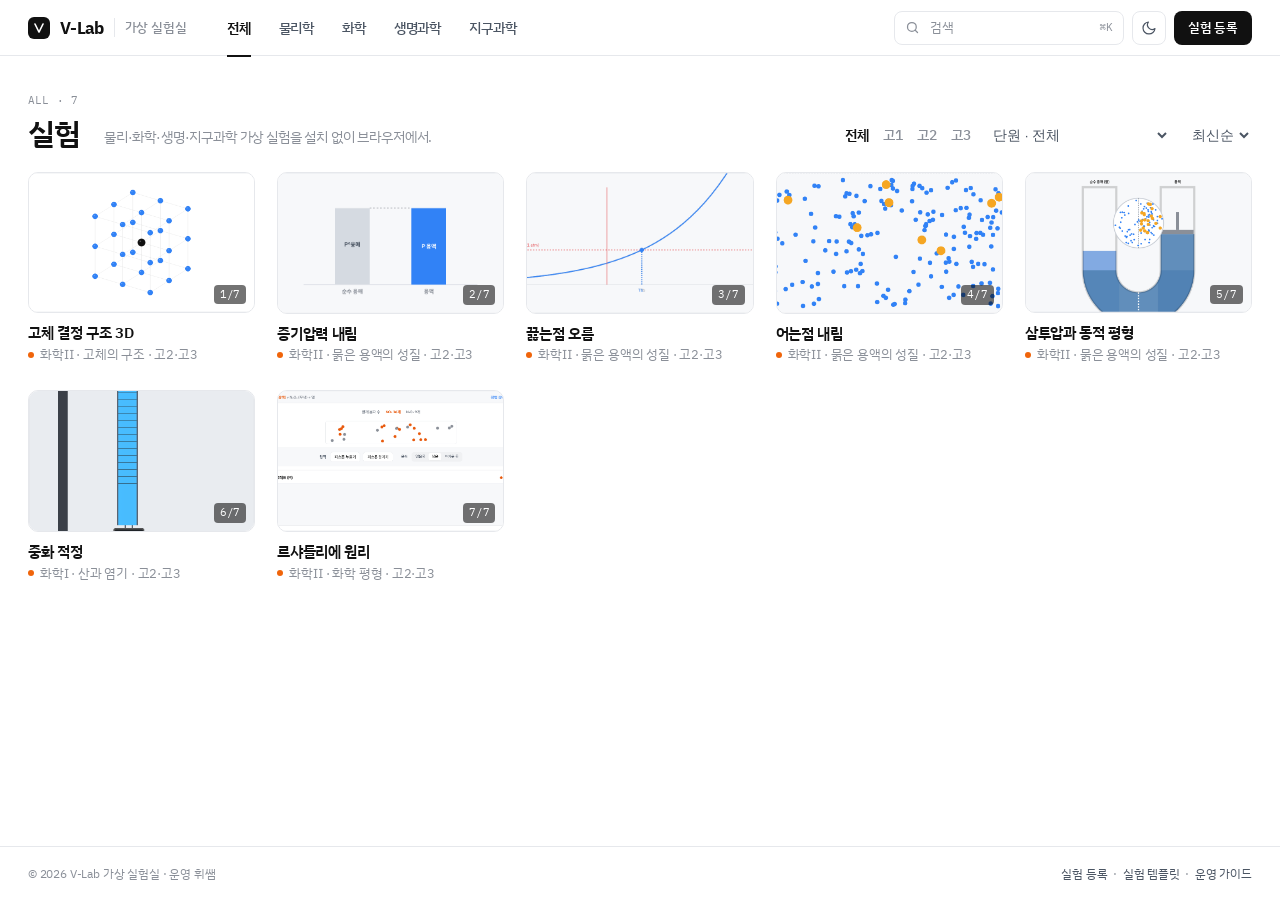
==== index.html @ 19ac1adb "V-Lab 가상 실험실 사이트 초기 구축 - 홈/과목별 실험 그리드, 검색, 학년·단원 필터, 최근 본 실험 (index.html) - 실험 뷰어: 상단 바 고정, 개별 실험 탭," ====
<!DOCTYPE html>
<html lang="ko">
<head>
  <meta charset="UTF-8">
  <meta name="viewport" content="width=device-width, initial-scale=1">
  <title>V-Lab · 가상 실험실</title>
  <meta name="description" content="물리·화학·생명·지구과학 가상 실험을 브라우저에서 바로 실행합니다.">
  <link rel="icon" href="data:image/svg+xml,%3Csvg xmlns='http://www.w3.org/2000/svg' viewBox='0 0 24 24'%3E%3Crect width='24' height='24' rx='6' fill='%23111'/%3E%3Cpath d='M6 6l6 12 6-12' fill='none' stroke='%23fff' stroke-width='2.6' stroke-linecap='round' stroke-linejoin='round'/%3E%3C/svg%3E">
  <link rel="stylesheet" href="assets/css/site.css">
  <script src="data/labs.js"></script>
  <script src="assets/js/site.js"></script>
</head>
<body>
  <div id="hdr"></div>
  <main class="page"><div class="wrap" id="view"></div></main>
  <div id="ftr"></div>

  <script>
    (function () {
      const { D, SUBJ, I, esc, items, card, match, recent } = VL;
      const view = document.getElementById("view");
      const state = { grade: "", unit: "", sort: "latest", q: "" };

      function route() {
        const h = location.hash.replace(/^#\/?/, "");
        if (h.startsWith("s/")) return { kind: "subject", id: h.slice(2) };
        if (h === "recent") return { kind: "recent" };
        return { kind: "all" };
      }

      function render() {
        const r = route();
        const subj = r.kind === "subject" ? SUBJ[r.id] : null;
        const active = r.kind === "subject" ? r.id : (r.kind === "all" ? "all" : "");
        document.getElementById("hdr").innerHTML = VL.header(active);
        document.getElementById("ftr").innerHTML = VL.footer();
        VL.bindHeader();
        const q = document.getElementById("q");
        q.value = state.q;
        q.addEventListener("input", () => { state.q = q.value; paint(); });

        // 제목 영역
        let title, eyebrow, desc, pool;
        if (r.kind === "subject" && subj) {
          pool = items(subj.id); title = subj.name; eyebrow = `${subj.id.toUpperCase()} · ${pool.length}`; desc = subj.desc;
        } else if (r.kind === "recent") {
          pool = recent.list(); title = "최근 본 실험"; eyebrow = `RECENT · ${pool.length}`; desc = "이 브라우저에서 최근에 연 실험입니다.";
        } else {
          pool = items(); title = "실험"; eyebrow = `ALL · ${pool.length}`; desc = D.site.tagline || "";
        }
        const units = [...new Set(pool.map(it => it.unit).filter(Boolean))];
        state.unit = units.includes(state.unit) ? state.unit : "";
        view.innerHTML = `
          <div class="hd">
            <div><div class="eb mono">${esc(eyebrow)}</div><h1>${esc(title)}</h1></div>
            <p>${esc(desc)}</p>
            <div class="f">
              <div class="seg" id="grade">${["", "고1", "고2", "고3"].map(g => `<button data-g="${g}" class="${state.grade === g ? "on" : ""}">${g || "전체"}</button>`).join("")}</div>
              <select class="sel" id="unit"><option value="">단원 · 전체</option>${units.map(u => `<option value="${esc(u)}" ${state.unit === u ? "selected" : ""}>${esc(u)}</option>`).join("")}</select>
              <select class="sel" id="sort"><option value="latest" ${state.sort === "latest" ? "selected" : ""}>최신순</option><option value="name" ${state.sort === "name" ? "selected" : ""}>이름순</option><option value="featured" ${state.sort === "featured" ? "selected" : ""}>추천순</option></select>
            </div>
          </div>
          <div class="grid" id="grid"></div>`;
        document.querySelectorAll("#grade button").forEach(b => b.addEventListener("click", () => { state.grade = b.dataset.g; document.querySelectorAll("#grade button").forEach(x => x.classList.toggle("on", x === b)); paint(); }));
        document.getElementById("unit").addEventListener("change", e => { state.unit = e.target.value; paint(); });
        document.getElementById("sort").addEventListener("change", e => { state.sort = e.target.value; paint(); });
        view.dataset.kind = r.kind;
        view._pool = pool;
        paint();
      }

      function paint() {
        const grid = document.getElementById("grid");
        let list = view._pool.filter(it => (!state.grade || (it.grade || []).includes(state.grade)) && (!state.unit || it.unit === state.unit) && match(it, state.q));
        if (view.dataset.kind !== "recent") {
          if (state.sort === "name") list.sort((a, b) => a.title.localeCompare(b.title, "ko"));
          else if (state.sort === "featured") list.sort((a, b) => (b.featured - a.featured) || b.added.localeCompare(a.added));
          else list.sort((a, b) => b.added.localeCompare(a.added) || (a.exp ?? 0) - (b.exp ?? 0));
        }
        if (!list.length) {
          grid.innerHTML = `<div class="empty" style="grid-column:1/-1"><b>${state.q ? "검색 결과가 없습니다" : "아직 등록된 실험이 없습니다"}</b>${state.q ? "다른 키워드로 찾아보세요." : `<a href="manage.html">실험 등록 도우미</a>에서 첫 실험을 추가해 보세요.`}</div>`;
          return;
        }
        grid.innerHTML = list.map(card).join("");
      }

      window.addEventListener("hashchange", render);
      render();
    })();
  </script>
</body>
</html>
---- assets/css/site.css ----
/* =====================================================================
 *  V-Lab 사이트 스타일 (index.html · lab.html · manage.html)
 *  밝은 바탕, 1px 선, 검정 포인트 하나. 과목색은 작은 점에만 사용.
 * ===================================================================== */
@import url('https://fonts.googleapis.com/css2?family=IBM+Plex+Sans+KR:wght@400;500;600;700&family=IBM+Plex+Mono:wght@500&display=swap');

:root {
  --font: 'IBM Plex Sans KR', 'Pretendard', -apple-system, 'Apple SD Gothic Neo', 'Noto Sans KR', sans-serif;
  --mono: 'IBM Plex Mono', ui-monospace, Menlo, Consolas, monospace;
  --bg: #ffffff; --bg-2: #F6F6F7; --panel: #ffffff;
  --text: #111111; --text-2: #4B5563; --muted: #8A8F98;
  --line: #E6E8EC; --line-2: #F0F1F3;
  --accent: #3182F6;
  --phys: #2F6BFF; --chem: #F0640A; --bio: #12A66B; --earth: #7A5AF8;
  --maxw: 1280px; --top-h: 56px; --sub-h: 46px;
}
:root[data-theme="dark"] {
  --bg: #0E0F12; --bg-2: #16181D; --panel: #15171C;
  --text: #F2F3F5; --text-2: #B6BAC3; --muted: #7C8290;
  --line: #262931; --line-2: #1D2027;
}
*, *::before, *::after { box-sizing: border-box; }
html, body { height: 100%; }
body {
  margin: 0; background: var(--bg); color: var(--text); font-family: var(--font); font-size: 14px; line-height: 1.5;
  letter-spacing: -0.012em; -webkit-font-smoothing: antialiased; display: flex; flex-direction: column;
}
a { color: inherit; text-decoration: none; }
button { font: inherit; color: inherit; cursor: pointer; background: none; border: 0; padding: 0; }
svg { display: block; }
.mono { font-family: var(--mono); letter-spacing: .02em; }
.sr-only { position: absolute; width: 1px; height: 1px; overflow: hidden; clip: rect(0 0 0 0); }
[data-subject="physics"]   { --sc: var(--phys); }
[data-subject="chemistry"] { --sc: var(--chem); }
[data-subject="biology"]   { --sc: var(--bio); }
[data-subject="earth"]     { --sc: var(--earth); }

/* 상단 바 ------------------------------------------------------------- */
.top {
  position: sticky; top: 0; z-index: 20; height: var(--top-h); flex: none;
  display: flex; align-items: center; gap: 28px; padding: 0 28px;
  background: color-mix(in srgb, var(--bg) 90%, transparent); backdrop-filter: blur(10px); border-bottom: 1px solid var(--line);
}
.wm { display: flex; align-items: center; gap: 10px; font-weight: 700; font-size: 17px; letter-spacing: -0.04em; white-space: nowrap; }
.wm i { width: 22px; height: 22px; border-radius: 6px; background: var(--text); display: grid; place-items: center; flex: none; }
.wm i svg { width: 14px; height: 14px; stroke: var(--bg); }
.wm span { font-weight: 500; font-size: 12.5px; color: var(--muted); letter-spacing: -0.01em; padding-left: 10px; border-left: 1px solid var(--line); }
.tabs { display: flex; gap: 4px; height: var(--top-h); }
.tabs a { display: flex; align-items: center; padding: 0 12px; font-size: 14px; font-weight: 500; color: var(--text-2); position: relative; white-space: nowrap; }
.tabs a:hover { color: var(--text); }
.tabs a.on { color: var(--text); font-weight: 600; }
.tabs a.on::after { content: ""; position: absolute; left: 12px; right: 12px; bottom: -1px; height: 2px; background: var(--text); }
.top .r { margin-left: auto; display: flex; gap: 8px; align-items: center; }
.sr { display: flex; align-items: center; gap: 8px; width: 230px; height: 34px; border: 1px solid var(--line); border-radius: 8px; padding: 0 10px; color: var(--muted); font-size: 13px; background: var(--panel); }
.sr svg { width: 15px; height: 15px; flex: none; }
.sr input { flex: 1; min-width: 0; border: 0; outline: 0; background: transparent; color: var(--text); font: inherit; font-size: 13px; }
.sr input::placeholder { color: var(--muted); }
.sr kbd { font-family: var(--mono); font-size: 11px; color: var(--muted); }
.sr:focus-within { border-color: var(--text); }
.bk { height: 34px; padding: 0 14px; border-radius: 8px; background: var(--text); color: var(--bg); font-weight: 600; font-size: 13px; display: inline-flex; align-items: center; gap: 6px; white-space: nowrap; }
.bk:hover { opacity: .85; }
.ic { width: 34px; height: 34px; border: 1px solid var(--line); border-radius: 8px; display: inline-flex; align-items: center; justify-content: center; color: var(--text-2); background: var(--panel); flex: none; }
.ic:hover { color: var(--text); background: var(--bg-2); }
.ic svg { width: 16px; height: 16px; stroke: currentColor; fill: none; stroke-width: 1.8; stroke-linecap: round; stroke-linejoin: round; }
.ic.on { background: var(--text); color: var(--bg); border-color: var(--text); }
.mtabs { display: none; }

/* 페이지 ------------------------------------------------------------- */
.page { flex: 1; }
.wrap { max-width: var(--maxw); margin: 0 auto; padding: 36px 28px 48px; }
.hd { display: flex; align-items: flex-end; gap: 24px; margin-bottom: 22px; flex-wrap: wrap; }
.hd h1 { font-size: 30px; font-weight: 600; letter-spacing: -0.035em; line-height: 1.1; margin: 0; }
.hd .eb { font-size: 11px; color: var(--muted); margin-bottom: 8px; }
.hd p { color: var(--muted); font-size: 14px; margin: 0; padding-bottom: 3px; }
.hd .f { margin-left: auto; display: flex; gap: 18px; align-items: center; padding-bottom: 4px; flex-wrap: wrap; }
.seg { display: flex; gap: 14px; font-size: 13.5px; font-weight: 500; color: var(--muted); }
.seg button { color: inherit; font-weight: inherit; }
.seg button:hover { color: var(--text-2); }
.seg button.on { color: var(--text); font-weight: 600; }
.sel { font-size: 13.5px; color: var(--text-2); border: 0; background: transparent; padding-right: 2px; cursor: pointer; outline: 0; max-width: 220px; text-overflow: ellipsis; }
.sel option { color: #111; }

.grid { display: grid; grid-template-columns: repeat(5, 1fr); gap: 26px 22px; }
.card { display: block; min-width: 0; }
.th { aspect-ratio: 16 / 10; border-radius: 10px; border: 1px solid var(--line); overflow: hidden; background: var(--bg-2); position: relative; }
.th img { width: 100%; height: 100%; object-fit: cover; display: block; transition: transform .3s ease; }
.card:hover .th img { transform: scale(1.03); }
.th .no { position: absolute; right: 8px; bottom: 8px; font-family: var(--mono); font-size: 10.5px; color: #fff; background: rgba(0,0,0,.55); border-radius: 4px; padding: 2px 6px; }
.th .ph { display: grid; place-items: center; height: 100%; color: var(--muted); }
.th .ph svg { width: 34px; height: 34px; stroke: currentColor; fill: none; stroke-width: 1.4; opacity: .5; }
.card h3 { font-size: 14.5px; font-weight: 600; margin: 11px 0 0; letter-spacing: -0.02em; line-height: 1.3; }
.card p { font-size: 12.5px; color: var(--muted); margin: 2px 0 0; display: flex; align-items: center; gap: 6px; white-space: nowrap; overflow: hidden; text-overflow: ellipsis; }
.card p i { width: 6px; height: 6px; border-radius: 50%; flex: none; background: var(--sc, var(--muted)); }
.empty { padding: 60px 0; text-align: center; color: var(--muted); font-size: 14px; }
.empty b { display: block; color: var(--text-2); margin-bottom: 4px; font-weight: 600; }
.empty a { color: var(--accent); font-weight: 500; }

/* 푸터 --------------------------------------------------------------- */
.foot { border-top: 1px solid var(--line); padding: 18px 28px; display: flex; justify-content: space-between; gap: 12px; flex-wrap: wrap; font-size: 11.5px; color: var(--muted); }
.foot a { color: var(--text-2); }

/* 뷰어 (lab.html) ----------------------------------------------------- */
body.viewer { height: 100vh; height: 100dvh; overflow: hidden; }
.sub { height: var(--sub-h); flex: none; border-bottom: 1px solid var(--line); display: flex; align-items: center; padding: 0 28px; gap: 18px; background: var(--bg); }
.sub .bc { display: flex; align-items: center; gap: 8px; font-size: 14px; font-weight: 600; white-space: nowrap; min-width: 0; }
.sub .bc a { color: var(--muted); font-weight: 500; display: inline-flex; align-items: center; gap: 6px; }
.sub .bc a:hover { color: var(--text); }
.sub .bc a svg { width: 14px; height: 14px; stroke: currentColor; fill: none; stroke-width: 2; stroke-linecap: round; stroke-linejoin: round; }
.sub .bc em { font-style: normal; color: var(--line); font-weight: 400; }
.sub .bc i { width: 7px; height: 7px; border-radius: 50%; background: var(--sc); display: inline-block; }
.etabs { display: flex; gap: 2px; height: var(--sub-h); overflow-x: auto; scrollbar-width: none; min-width: 0; }
.etabs::-webkit-scrollbar { display: none; }
.etabs button { display: flex; align-items: center; padding: 0 10px; font-size: 13px; color: var(--muted); white-space: nowrap; position: relative; font-weight: 500; }
.etabs button:hover { color: var(--text-2); }
.etabs button.on { color: var(--text); font-weight: 600; }
.etabs button.on::after { content: ""; position: absolute; left: 10px; right: 10px; bottom: -1px; height: 2px; background: var(--text); }
.sub .r { margin-left: auto; display: flex; gap: 6px; flex: none; }
.frame { flex: 1; min-height: 0; display: flex; position: relative; }
.frame iframe { flex: 1; width: 100%; height: 100%; border: 0; background: #fff; }
.info { width: 320px; flex: none; border-left: 1px solid var(--line); background: var(--bg); padding: 22px; overflow-y: auto; display: none; }
.info.open { display: block; }
.info h2 { font-size: 16px; font-weight: 600; margin: 0 0 6px; letter-spacing: -0.02em; }
.info p { font-size: 13px; color: var(--text-2); line-height: 1.6; margin: 0; }
.info dl { margin: 16px 0 0; display: grid; grid-template-columns: 58px 1fr; gap: 8px 10px; font-size: 13px; }
.info dt { color: var(--muted); } .info dd { margin: 0; color: var(--text); }
.info .list { margin-top: 16px; display: flex; flex-direction: column; gap: 4px; }
.info .list button { text-align: left; font-size: 13px; padding: 7px 10px; border-radius: 8px; color: var(--text-2); display: flex; gap: 8px; }
.info .list button i { font-style: normal; color: var(--muted); font-family: var(--mono); font-size: 11px; width: 16px; }
.info .list button:hover { background: var(--bg-2); }
.info .list button.on { background: var(--text); color: var(--bg); }
.info .list button.on i { color: inherit; opacity: .6; }
.info .tags { margin-top: 14px; display: flex; flex-wrap: wrap; gap: 6px; }
.info .tags span { font-size: 11.5px; color: var(--text-2); border: 1px solid var(--line); border-radius: 999px; padding: 2px 9px; }
.info .open-new { margin-top: 18px; font-size: 12.5px; color: var(--accent); font-weight: 500; }
.loading { position: absolute; inset: 0; display: grid; place-items: center; background: var(--bg); color: var(--muted); font-size: 13px; pointer-events: none; transition: opacity .25s; }
.loading.hide { opacity: 0; }
body.fs .top, body.fs .sub { display: none; }
.notfound { padding: 80px 28px; text-align: center; color: var(--muted); }
.notfound b { display: block; color: var(--text); font-size: 18px; margin-bottom: 6px; }

/* 등록 도우미 (manage.html) ------------------------------------------- */
.cols { display: grid; grid-template-columns: 1fr 1fr; gap: 28px; align-items: start; }
.box { border: 1px solid var(--line); border-radius: 12px; padding: 22px; background: var(--panel); }
.box h2 { font-size: 15px; font-weight: 600; margin: 0 0 4px; }
.box .help { font-size: 12.5px; color: var(--muted); margin: 0 0 16px; }
.fg { display: grid; grid-template-columns: 1fr 1fr; gap: 12px 14px; }
.fg .full { grid-column: 1 / -1; }
.fd label { display: block; font-size: 12px; font-weight: 600; color: var(--text-2); margin-bottom: 5px; }
.fd label small { font-weight: 400; color: var(--muted); }
.fd input, .fd select, .fd textarea { width: 100%; height: 34px; padding: 0 10px; border: 1px solid var(--line); border-radius: 8px; background: var(--panel); color: var(--text); font: inherit; font-size: 13px; outline: 0; }
.fd textarea { height: auto; min-height: 84px; padding: 8px 10px; resize: vertical; font-family: var(--mono); font-size: 12px; }
.fd input:focus, .fd select:focus, .fd textarea:focus { border-color: var(--text); }
.chips { display: flex; gap: 6px; flex-wrap: wrap; }
.chip { font-size: 12.5px; padding: 5px 11px; border: 1px solid var(--line); border-radius: 999px; color: var(--text-2); }
.chip.on { background: var(--text); color: var(--bg); border-color: var(--text); }
pre.code { background: #111; color: #E9EDF6; padding: 16px; border-radius: 10px; overflow: auto; font-family: var(--mono); font-size: 12px; line-height: 1.6; margin: 0; }
:root[data-theme="dark"] pre.code { background: #000; }
.steps { counter-reset: s; list-style: none; padding: 0; margin: 0; display: grid; gap: 10px; }
.steps li { position: relative; padding-left: 32px; font-size: 13px; color: var(--text-2); }
.steps li::before { counter-increment: s; content: counter(s); position: absolute; left: 0; top: 1px; width: 22px; height: 22px; border-radius: 6px; background: var(--text); color: var(--bg); font-size: 11px; font-weight: 600; display: grid; place-items: center; }
code { font-family: var(--mono); font-size: .9em; background: var(--bg-2); border: 1px solid var(--line); padding: 1px 5px; border-radius: 5px; }
table.list { width: 100%; border-collapse: collapse; font-size: 13px; }
table.list th, table.list td { text-align: left; padding: 9px 8px; border-bottom: 1px solid var(--line); vertical-align: top; }
table.list th { color: var(--muted); font-weight: 600; font-size: 11.5px; }
.ok { color: var(--bio); font-weight: 600; } .bad { color: #E5484D; font-weight: 600; }
.toast { position: fixed; left: 50%; bottom: 26px; transform: translateX(-50%) translateY(16px); background: var(--text); color: var(--bg); padding: 9px 16px; border-radius: 8px; font-size: 13px; font-weight: 500; opacity: 0; transition: .2s; pointer-events: none; z-index: 99; }
.toast.show { opacity: 1; transform: translateX(-50%); }

/* 반응형 ------------------------------------------------------------- */
@media (max-width: 1100px) { .grid { grid-template-columns: repeat(4, 1fr); } }
@media (max-width: 900px) { .grid { grid-template-columns: repeat(3, 1fr); } .cols { grid-template-columns: 1fr; } }
@media (max-width: 720px) {
  .top { padding: 0 16px; gap: 12px; }
  .tabs, .sr, .bk, .hide-sm { display: none; }
  .mtabs { display: flex; gap: 18px; padding: 0 16px; border-bottom: 1px solid var(--line); height: 44px; overflow-x: auto; scrollbar-width: none; flex: none; }
  .mtabs a { display: flex; align-items: center; font-size: 14px; color: var(--muted); white-space: nowrap; position: relative; font-weight: 500; }
  .mtabs a.on { color: var(--text); font-weight: 600; }
  .mtabs a.on::after { content: ""; position: absolute; left: 0; right: 0; bottom: -1px; height: 2px; background: var(--text); }
  .wrap { padding: 22px 16px 30px; }
  .hd { flex-direction: column; align-items: flex-start; gap: 4px; margin-bottom: 16px; }
  .hd h1 { font-size: 26px; } .hd .f { margin-left: 0; padding-top: 10px; gap: 14px; }
  .grid { grid-template-columns: 1fr 1fr; gap: 18px 12px; }
  .sr.m { display: flex; width: 100%; margin: 10px 16px 0; }
  .sub { padding: 0 12px; gap: 10px; height: auto; flex-wrap: wrap; }
  .sub .bc { height: 44px; } .sub .r { height: 44px; align-items: center; }
  .etabs { order: 3; width: 100%; height: 40px; }
  .info { position: absolute; inset: 0; width: auto; border-left: 0; z-index: 5; }
  .fg { grid-template-columns: 1fr; }
  .foot { padding: 16px; }
}
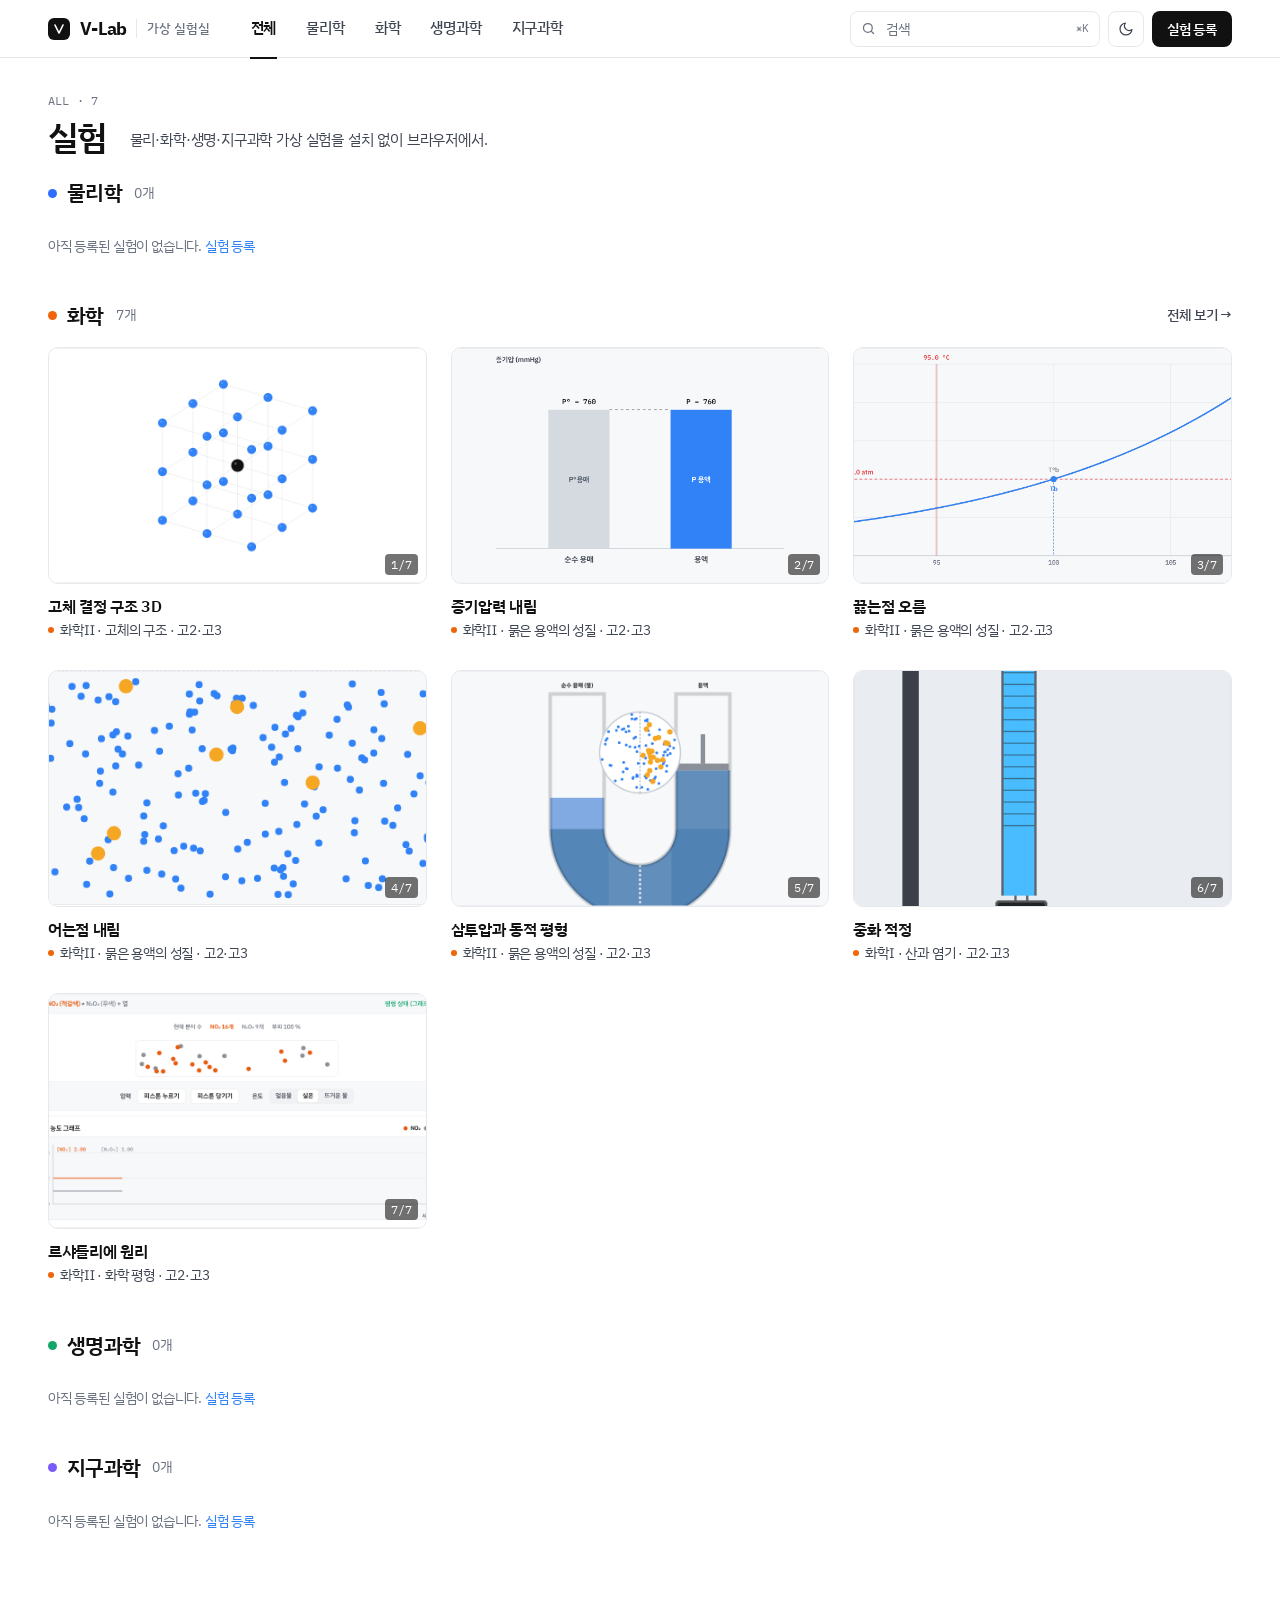
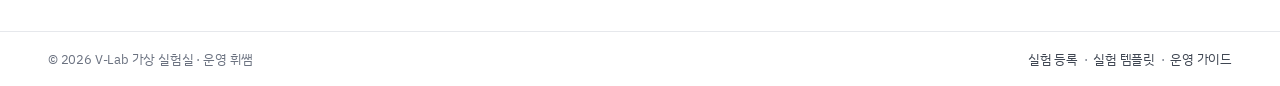
==== commit 4a76287c: "실험 내용·조작 개선, 사이트 가독성과 넓은 화면 대응, 홈 과목별 묶음 실험(화학 스마트 실험실) - 실험별 안내 패널: 학습 목표, 탐구 과제, 현재 값으로 계산한 수식 - 상" ====
--- a/index.html
+++ b/index.html
@@ -17,7 +17,7 @@
 
   <script>
     (function () {
-      const { D, SUBJ, I, esc, items, card, match, recent } = VL;
+      const { D, SUBJ, esc, items, card, match, recent } = VL;
       const view = document.getElementById("view");
       const state = { grade: "", unit: "", sort: "latest", q: "" };
 
@@ -38,15 +38,28 @@
         const q = document.getElementById("q");
         q.value = state.q;
         q.addEventListener("input", () => { state.q = q.value; paint(); });
+        view.dataset.kind = r.kind;
 
-        // 제목 영역
+        /* 홈: 과목별로 묶어서 보여줌 ------------------------------------- */
+        if (r.kind === "all") {
+          const all = items();
+          view.innerHTML = `
+            <div class="hd">
+              <div><div class="eb mono">ALL · ${all.length}</div><h1>실험</h1></div>
+              <p>${esc(D.site.tagline || "")}</p>
+            </div>
+            <div id="sections"></div>`;
+          view._pool = all;
+          paint();
+          return;
+        }
+
+        /* 과목 / 최근: 필터가 있는 단일 그리드 ------------------------------ */
         let title, eyebrow, desc, pool;
         if (r.kind === "subject" && subj) {
           pool = items(subj.id); title = subj.name; eyebrow = `${subj.id.toUpperCase()} · ${pool.length}`; desc = subj.desc;
-        } else if (r.kind === "recent") {
+        } else {
           pool = recent.list(); title = "최근 본 실험"; eyebrow = `RECENT · ${pool.length}`; desc = "이 브라우저에서 최근에 연 실험입니다.";
-        } else {
-          pool = items(); title = "실험"; eyebrow = `ALL · ${pool.length}`; desc = D.site.tagline || "";
         }
         const units = [...new Set(pool.map(it => it.unit).filter(Boolean))];
         state.unit = units.includes(state.unit) ? state.unit : "";
@@ -64,19 +77,36 @@
         document.querySelectorAll("#grade button").forEach(b => b.addEventListener("click", () => { state.grade = b.dataset.g; document.querySelectorAll("#grade button").forEach(x => x.classList.toggle("on", x === b)); paint(); }));
         document.getElementById("unit").addEventListener("change", e => { state.unit = e.target.value; paint(); });
         document.getElementById("sort").addEventListener("change", e => { state.sort = e.target.value; paint(); });
-        view.dataset.kind = r.kind;
         view._pool = pool;
         paint();
       }
 
+      function sortList(list) {
+        if (state.sort === "name") list.sort((a, b) => a.title.localeCompare(b.title, "ko"));
+        else if (state.sort === "featured") list.sort((a, b) => (b.featured - a.featured) || b.added.localeCompare(a.added));
+        else list.sort((a, b) => b.added.localeCompare(a.added) || (a.exp ?? 0) - (b.exp ?? 0));
+        return list;
+      }
+
       function paint() {
+        if (view.dataset.kind === "all") {
+          const box = document.getElementById("sections");
+          const hit = view._pool.filter(it => match(it, state.q));
+          const html = D.subjects.map(s => {
+            const list = sortList(hit.filter(it => it.subject === s.id));
+            if (state.q && !list.length) return "";                       // 검색 중에는 결과 없는 과목 숨김
+            const body = list.length ? `<div class="grid">${list.map(card).join("")}</div>`
+              : `<div class="none">아직 등록된 실험이 없습니다. <a href="manage.html" style="color:var(--accent)">실험 등록</a></div>`;
+            return `<section class="sec" data-subject="${esc(s.id)}">
+              <div class="sec-hd"><h2><i></i>${esc(s.name)}</h2><span class="n">${list.length}개</span>${list.length ? `<a class="more" href="#/s/${esc(s.id)}">전체 보기 →</a>` : ""}</div>
+              ${body}</section>`;
+          }).join("");
+          box.innerHTML = html || `<div class="empty"><b>검색 결과가 없습니다</b>다른 키워드로 찾아보세요.</div>`;
+          return;
+        }
         const grid = document.getElementById("grid");
         let list = view._pool.filter(it => (!state.grade || (it.grade || []).includes(state.grade)) && (!state.unit || it.unit === state.unit) && match(it, state.q));
-        if (view.dataset.kind !== "recent") {
-          if (state.sort === "name") list.sort((a, b) => a.title.localeCompare(b.title, "ko"));
-          else if (state.sort === "featured") list.sort((a, b) => (b.featured - a.featured) || b.added.localeCompare(a.added));
-          else list.sort((a, b) => b.added.localeCompare(a.added) || (a.exp ?? 0) - (b.exp ?? 0));
-        }
+        if (view.dataset.kind !== "recent") sortList(list);
         if (!list.length) {
           grid.innerHTML = `<div class="empty" style="grid-column:1/-1"><b>${state.q ? "검색 결과가 없습니다" : "아직 등록된 실험이 없습니다"}</b>${state.q ? "다른 키워드로 찾아보세요." : `<a href="manage.html">실험 등록 도우미</a>에서 첫 실험을 추가해 보세요.`}</div>`;
           return;
--- a/assets/css/site.css
+++ b/assets/css/site.css
@@ -8,21 +8,21 @@
   --font: 'IBM Plex Sans KR', 'Pretendard', -apple-system, 'Apple SD Gothic Neo', 'Noto Sans KR', sans-serif;
   --mono: 'IBM Plex Mono', ui-monospace, Menlo, Consolas, monospace;
   --bg: #ffffff; --bg-2: #F6F6F7; --panel: #ffffff;
-  --text: #111111; --text-2: #4B5563; --muted: #8A8F98;
+  --text: #111111; --text-2: #3F4652; --muted: #6B7280;
   --line: #E6E8EC; --line-2: #F0F1F3;
   --accent: #3182F6;
   --phys: #2F6BFF; --chem: #F0640A; --bio: #12A66B; --earth: #7A5AF8;
-  --maxw: 1280px; --top-h: 56px; --sub-h: 46px;
+  --maxw: 1800px; --top-h: 58px; --sub-h: 48px; --gutter: 48px;
 }
 :root[data-theme="dark"] {
   --bg: #0E0F12; --bg-2: #16181D; --panel: #15171C;
-  --text: #F2F3F5; --text-2: #B6BAC3; --muted: #7C8290;
+  --text: #F2F3F5; --text-2: #C3C8D1; --muted: #9AA1AE;
   --line: #262931; --line-2: #1D2027;
 }
 *, *::before, *::after { box-sizing: border-box; }
 html, body { height: 100%; }
 body {
-  margin: 0; background: var(--bg); color: var(--text); font-family: var(--font); font-size: 14px; line-height: 1.5;
+  margin: 0; background: var(--bg); color: var(--text); font-family: var(--font); font-size: 15px; line-height: 1.5;
   letter-spacing: -0.012em; -webkit-font-smoothing: antialiased; display: flex; flex-direction: column;
 }
 a { color: inherit; text-decoration: none; }
@@ -38,28 +38,28 @@
 /* 상단 바 ------------------------------------------------------------- */
 .top {
   position: sticky; top: 0; z-index: 20; height: var(--top-h); flex: none;
-  display: flex; align-items: center; gap: 28px; padding: 0 28px;
+  display: flex; align-items: center; gap: 28px; padding: 0 var(--gutter);
   background: color-mix(in srgb, var(--bg) 90%, transparent); backdrop-filter: blur(10px); border-bottom: 1px solid var(--line);
 }
-.wm { display: flex; align-items: center; gap: 10px; font-weight: 700; font-size: 17px; letter-spacing: -0.04em; white-space: nowrap; }
+.wm { display: flex; align-items: center; gap: 10px; font-weight: 700; font-size: 18px; letter-spacing: -0.04em; white-space: nowrap; }
 .wm i { width: 22px; height: 22px; border-radius: 6px; background: var(--text); display: grid; place-items: center; flex: none; }
 .wm i svg { width: 14px; height: 14px; stroke: var(--bg); }
-.wm span { font-weight: 500; font-size: 12.5px; color: var(--muted); letter-spacing: -0.01em; padding-left: 10px; border-left: 1px solid var(--line); }
+.wm span { font-weight: 500; font-size: 13px; color: var(--muted); letter-spacing: -0.01em; padding-left: 10px; border-left: 1px solid var(--line); }
 .tabs { display: flex; gap: 4px; height: var(--top-h); }
-.tabs a { display: flex; align-items: center; padding: 0 12px; font-size: 14px; font-weight: 500; color: var(--text-2); position: relative; white-space: nowrap; }
+.tabs a { display: flex; align-items: center; padding: 0 13px; font-size: 15px; font-weight: 500; color: var(--text-2); position: relative; white-space: nowrap; }
 .tabs a:hover { color: var(--text); }
 .tabs a.on { color: var(--text); font-weight: 600; }
 .tabs a.on::after { content: ""; position: absolute; left: 12px; right: 12px; bottom: -1px; height: 2px; background: var(--text); }
 .top .r { margin-left: auto; display: flex; gap: 8px; align-items: center; }
-.sr { display: flex; align-items: center; gap: 8px; width: 230px; height: 34px; border: 1px solid var(--line); border-radius: 8px; padding: 0 10px; color: var(--muted); font-size: 13px; background: var(--panel); }
+.sr { display: flex; align-items: center; gap: 8px; width: 250px; height: 36px; border: 1px solid var(--line); border-radius: 8px; padding: 0 10px; color: var(--muted); font-size: 13px; background: var(--panel); }
 .sr svg { width: 15px; height: 15px; flex: none; }
-.sr input { flex: 1; min-width: 0; border: 0; outline: 0; background: transparent; color: var(--text); font: inherit; font-size: 13px; }
+.sr input { flex: 1; min-width: 0; border: 0; outline: 0; background: transparent; color: var(--text); font: inherit; font-size: 14px; }
 .sr input::placeholder { color: var(--muted); }
 .sr kbd { font-family: var(--mono); font-size: 11px; color: var(--muted); }
 .sr:focus-within { border-color: var(--text); }
-.bk { height: 34px; padding: 0 14px; border-radius: 8px; background: var(--text); color: var(--bg); font-weight: 600; font-size: 13px; display: inline-flex; align-items: center; gap: 6px; white-space: nowrap; }
+.bk { height: 36px; padding: 0 15px; border-radius: 8px; background: var(--text); color: var(--bg); font-weight: 600; font-size: 14px; display: inline-flex; align-items: center; gap: 6px; white-space: nowrap; }
 .bk:hover { opacity: .85; }
-.ic { width: 34px; height: 34px; border: 1px solid var(--line); border-radius: 8px; display: inline-flex; align-items: center; justify-content: center; color: var(--text-2); background: var(--panel); flex: none; }
+.ic { width: 36px; height: 36px; border: 1px solid var(--line); border-radius: 8px; display: inline-flex; align-items: center; justify-content: center; color: var(--text-2); background: var(--panel); flex: none; }
 .ic:hover { color: var(--text); background: var(--bg-2); }
 .ic svg { width: 16px; height: 16px; stroke: currentColor; fill: none; stroke-width: 1.8; stroke-linecap: round; stroke-linejoin: round; }
 .ic.on { background: var(--text); color: var(--bg); border-color: var(--text); }
@@ -67,42 +67,52 @@
 
 /* 페이지 ------------------------------------------------------------- */
 .page { flex: 1; }
-.wrap { max-width: var(--maxw); margin: 0 auto; padding: 36px 28px 48px; }
+.wrap { max-width: var(--maxw); margin: 0 auto; padding: 34px var(--gutter) 56px; }
 .hd { display: flex; align-items: flex-end; gap: 24px; margin-bottom: 22px; flex-wrap: wrap; }
-.hd h1 { font-size: 30px; font-weight: 600; letter-spacing: -0.035em; line-height: 1.1; margin: 0; }
-.hd .eb { font-size: 11px; color: var(--muted); margin-bottom: 8px; }
-.hd p { color: var(--muted); font-size: 14px; margin: 0; padding-bottom: 3px; }
+.hd h1 { font-size: 34px; font-weight: 600; letter-spacing: -0.035em; line-height: 1.1; margin: 0; }
+.hd .eb { font-size: 12px; color: var(--muted); margin-bottom: 8px; }
+.hd p { color: var(--text-2); font-size: 15px; margin: 0; padding-bottom: 4px; }
 .hd .f { margin-left: auto; display: flex; gap: 18px; align-items: center; padding-bottom: 4px; flex-wrap: wrap; }
-.seg { display: flex; gap: 14px; font-size: 13.5px; font-weight: 500; color: var(--muted); }
+.seg { display: flex; gap: 16px; font-size: 14.5px; font-weight: 500; color: var(--muted); }
 .seg button { color: inherit; font-weight: inherit; }
 .seg button:hover { color: var(--text-2); }
 .seg button.on { color: var(--text); font-weight: 600; }
-.sel { font-size: 13.5px; color: var(--text-2); border: 0; background: transparent; padding-right: 2px; cursor: pointer; outline: 0; max-width: 220px; text-overflow: ellipsis; }
+.sel { font-size: 14.5px; color: var(--text-2); border: 0; background: transparent; padding-right: 2px; cursor: pointer; outline: 0; max-width: 220px; text-overflow: ellipsis; }
 .sel option { color: #111; }
 
-.grid { display: grid; grid-template-columns: repeat(5, 1fr); gap: 26px 22px; }
+.grid { display: grid; grid-template-columns: repeat(auto-fill, minmax(280px, 1fr)); gap: 30px 24px; }
 .card { display: block; min-width: 0; }
 .th { aspect-ratio: 16 / 10; border-radius: 10px; border: 1px solid var(--line); overflow: hidden; background: var(--bg-2); position: relative; }
 .th img { width: 100%; height: 100%; object-fit: cover; display: block; transition: transform .3s ease; }
 .card:hover .th img { transform: scale(1.03); }
-.th .no { position: absolute; right: 8px; bottom: 8px; font-family: var(--mono); font-size: 10.5px; color: #fff; background: rgba(0,0,0,.55); border-radius: 4px; padding: 2px 6px; }
+.th .no { position: absolute; right: 8px; bottom: 8px; font-family: var(--mono); font-size: 11.5px; color: #fff; background: rgba(0,0,0,.55); border-radius: 4px; padding: 2px 6px; }
 .th .ph { display: grid; place-items: center; height: 100%; color: var(--muted); }
 .th .ph svg { width: 34px; height: 34px; stroke: currentColor; fill: none; stroke-width: 1.4; opacity: .5; }
-.card h3 { font-size: 14.5px; font-weight: 600; margin: 11px 0 0; letter-spacing: -0.02em; line-height: 1.3; }
-.card p { font-size: 12.5px; color: var(--muted); margin: 2px 0 0; display: flex; align-items: center; gap: 6px; white-space: nowrap; overflow: hidden; text-overflow: ellipsis; }
+.card h3 { font-size: 16px; font-weight: 600; margin: 12px 0 0; letter-spacing: -0.02em; line-height: 1.3; }
+.card p { font-size: 13.5px; color: var(--text-2); margin: 3px 0 0; display: flex; align-items: center; gap: 6px; white-space: nowrap; overflow: hidden; text-overflow: ellipsis; }
 .card p i { width: 6px; height: 6px; border-radius: 50%; flex: none; background: var(--sc, var(--muted)); }
-.empty { padding: 60px 0; text-align: center; color: var(--muted); font-size: 14px; }
+.empty { padding: 60px 0; text-align: center; color: var(--muted); font-size: 15px; }
 .empty b { display: block; color: var(--text-2); margin-bottom: 4px; font-weight: 600; }
 .empty a { color: var(--accent); font-weight: 500; }
 
+/* 홈: 과목별 섹션 ----------------------------------------------------- */
+.sec { margin-bottom: 44px; }
+.sec-hd { display: flex; align-items: baseline; gap: 12px; margin-bottom: 16px; }
+.sec-hd h2 { font-size: 21px; font-weight: 600; letter-spacing: -0.03em; margin: 0; display: flex; align-items: center; gap: 10px; }
+.sec-hd h2 i { width: 9px; height: 9px; border-radius: 50%; background: var(--sc); }
+.sec-hd .n { color: var(--muted); font-size: 14px; }
+.sec-hd a.more { margin-left: auto; font-size: 14px; color: var(--text-2); font-weight: 500; }
+.sec-hd a.more:hover { color: var(--text); }
+.sec .none { color: var(--muted); font-size: 14px; padding: 10px 0 0; }
+
 /* 푸터 --------------------------------------------------------------- */
-.foot { border-top: 1px solid var(--line); padding: 18px 28px; display: flex; justify-content: space-between; gap: 12px; flex-wrap: wrap; font-size: 11.5px; color: var(--muted); }
+.foot { border-top: 1px solid var(--line); padding: 18px var(--gutter); display: flex; justify-content: space-between; gap: 12px; flex-wrap: wrap; font-size: 12.5px; color: var(--muted); }
 .foot a { color: var(--text-2); }
 
 /* 뷰어 (lab.html) ----------------------------------------------------- */
 body.viewer { height: 100vh; height: 100dvh; overflow: hidden; }
-.sub { height: var(--sub-h); flex: none; border-bottom: 1px solid var(--line); display: flex; align-items: center; padding: 0 28px; gap: 18px; background: var(--bg); }
-.sub .bc { display: flex; align-items: center; gap: 8px; font-size: 14px; font-weight: 600; white-space: nowrap; min-width: 0; }
+.sub { height: var(--sub-h); flex: none; border-bottom: 1px solid var(--line); display: flex; align-items: center; padding: 0 var(--gutter); gap: 18px; background: var(--bg); }
+.sub .bc { display: flex; align-items: center; gap: 8px; font-size: 15px; font-weight: 600; white-space: nowrap; min-width: 0; }
 .sub .bc a { color: var(--muted); font-weight: 500; display: inline-flex; align-items: center; gap: 6px; }
 .sub .bc a:hover { color: var(--text); }
 .sub .bc a svg { width: 14px; height: 14px; stroke: currentColor; fill: none; stroke-width: 2; stroke-linecap: round; stroke-linejoin: round; }
@@ -110,21 +120,21 @@
 .sub .bc i { width: 7px; height: 7px; border-radius: 50%; background: var(--sc); display: inline-block; }
 .etabs { display: flex; gap: 2px; height: var(--sub-h); overflow-x: auto; scrollbar-width: none; min-width: 0; }
 .etabs::-webkit-scrollbar { display: none; }
-.etabs button { display: flex; align-items: center; padding: 0 10px; font-size: 13px; color: var(--muted); white-space: nowrap; position: relative; font-weight: 500; }
+.etabs button { display: flex; align-items: center; padding: 0 11px; font-size: 14px; color: var(--muted); white-space: nowrap; position: relative; font-weight: 500; }
 .etabs button:hover { color: var(--text-2); }
 .etabs button.on { color: var(--text); font-weight: 600; }
 .etabs button.on::after { content: ""; position: absolute; left: 10px; right: 10px; bottom: -1px; height: 2px; background: var(--text); }
 .sub .r { margin-left: auto; display: flex; gap: 6px; flex: none; }
 .frame { flex: 1; min-height: 0; display: flex; position: relative; }
 .frame iframe { flex: 1; width: 100%; height: 100%; border: 0; background: #fff; }
-.info { width: 320px; flex: none; border-left: 1px solid var(--line); background: var(--bg); padding: 22px; overflow-y: auto; display: none; }
+.info { width: 340px; flex: none; border-left: 1px solid var(--line); background: var(--bg); padding: 22px; overflow-y: auto; display: none; }
 .info.open { display: block; }
-.info h2 { font-size: 16px; font-weight: 600; margin: 0 0 6px; letter-spacing: -0.02em; }
-.info p { font-size: 13px; color: var(--text-2); line-height: 1.6; margin: 0; }
-.info dl { margin: 16px 0 0; display: grid; grid-template-columns: 58px 1fr; gap: 8px 10px; font-size: 13px; }
+.info h2 { font-size: 17px; font-weight: 600; margin: 0 0 6px; letter-spacing: -0.02em; }
+.info p { font-size: 14px; color: var(--text-2); line-height: 1.6; margin: 0; }
+.info dl { margin: 16px 0 0; display: grid; grid-template-columns: 58px 1fr; gap: 8px 10px; font-size: 14px; }
 .info dt { color: var(--muted); } .info dd { margin: 0; color: var(--text); }
 .info .list { margin-top: 16px; display: flex; flex-direction: column; gap: 4px; }
-.info .list button { text-align: left; font-size: 13px; padding: 7px 10px; border-radius: 8px; color: var(--text-2); display: flex; gap: 8px; }
+.info .list button { text-align: left; font-size: 14px; padding: 7px 10px; border-radius: 8px; color: var(--text-2); display: flex; gap: 8px; }
 .info .list button i { font-style: normal; color: var(--muted); font-family: var(--mono); font-size: 11px; width: 16px; }
 .info .list button:hover { background: var(--bg-2); }
 .info .list button.on { background: var(--text); color: var(--bg); }
@@ -135,7 +145,7 @@
 .loading { position: absolute; inset: 0; display: grid; place-items: center; background: var(--bg); color: var(--muted); font-size: 13px; pointer-events: none; transition: opacity .25s; }
 .loading.hide { opacity: 0; }
 body.fs .top, body.fs .sub { display: none; }
-.notfound { padding: 80px 28px; text-align: center; color: var(--muted); }
+.notfound { padding: 80px var(--gutter); text-align: center; color: var(--muted); }
 .notfound b { display: block; color: var(--text); font-size: 18px; margin-bottom: 6px; }
 
 /* 등록 도우미 (manage.html) ------------------------------------------- */
@@ -167,24 +177,27 @@
 .toast.show { opacity: 1; transform: translateX(-50%); }
 
 /* 반응형 ------------------------------------------------------------- */
-@media (max-width: 1100px) { .grid { grid-template-columns: repeat(4, 1fr); } }
-@media (max-width: 900px) { .grid { grid-template-columns: repeat(3, 1fr); } .cols { grid-template-columns: 1fr; } }
+@media (max-width: 1200px) { :root { --gutter: 28px; } }
+@media (max-width: 900px) { .cols { grid-template-columns: 1fr; } }
 @media (max-width: 720px) {
-  .top { padding: 0 16px; gap: 12px; }
+  :root { --gutter: 16px; }
+  .top { gap: 12px; }
   .tabs, .sr, .bk, .hide-sm { display: none; }
   .mtabs { display: flex; gap: 18px; padding: 0 16px; border-bottom: 1px solid var(--line); height: 44px; overflow-x: auto; scrollbar-width: none; flex: none; }
   .mtabs a { display: flex; align-items: center; font-size: 14px; color: var(--muted); white-space: nowrap; position: relative; font-weight: 500; }
   .mtabs a.on { color: var(--text); font-weight: 600; }
   .mtabs a.on::after { content: ""; position: absolute; left: 0; right: 0; bottom: -1px; height: 2px; background: var(--text); }
   .wrap { padding: 22px 16px 30px; }
+  .sec { margin-bottom: 30px; } .sec-hd h2 { font-size: 18px; }
   .hd { flex-direction: column; align-items: flex-start; gap: 4px; margin-bottom: 16px; }
-  .hd h1 { font-size: 26px; } .hd .f { margin-left: 0; padding-top: 10px; gap: 14px; }
-  .grid { grid-template-columns: 1fr 1fr; gap: 18px 12px; }
+  .hd h1 { font-size: 28px; } .hd .f { margin-left: 0; padding-top: 10px; gap: 14px; }
+  .grid { grid-template-columns: 1fr 1fr; gap: 20px 12px; }
+  .card h3 { font-size: 14.5px; } .card p { font-size: 12.5px; }
   .sr.m { display: flex; width: 100%; margin: 10px 16px 0; }
-  .sub { padding: 0 12px; gap: 10px; height: auto; flex-wrap: wrap; }
+  .sub { gap: 10px; height: auto; flex-wrap: wrap; }
   .sub .bc { height: 44px; } .sub .r { height: 44px; align-items: center; }
   .etabs { order: 3; width: 100%; height: 40px; }
   .info { position: absolute; inset: 0; width: auto; border-left: 0; z-index: 5; }
   .fg { grid-template-columns: 1fr; }
-  .foot { padding: 16px; }
-}
+
+}
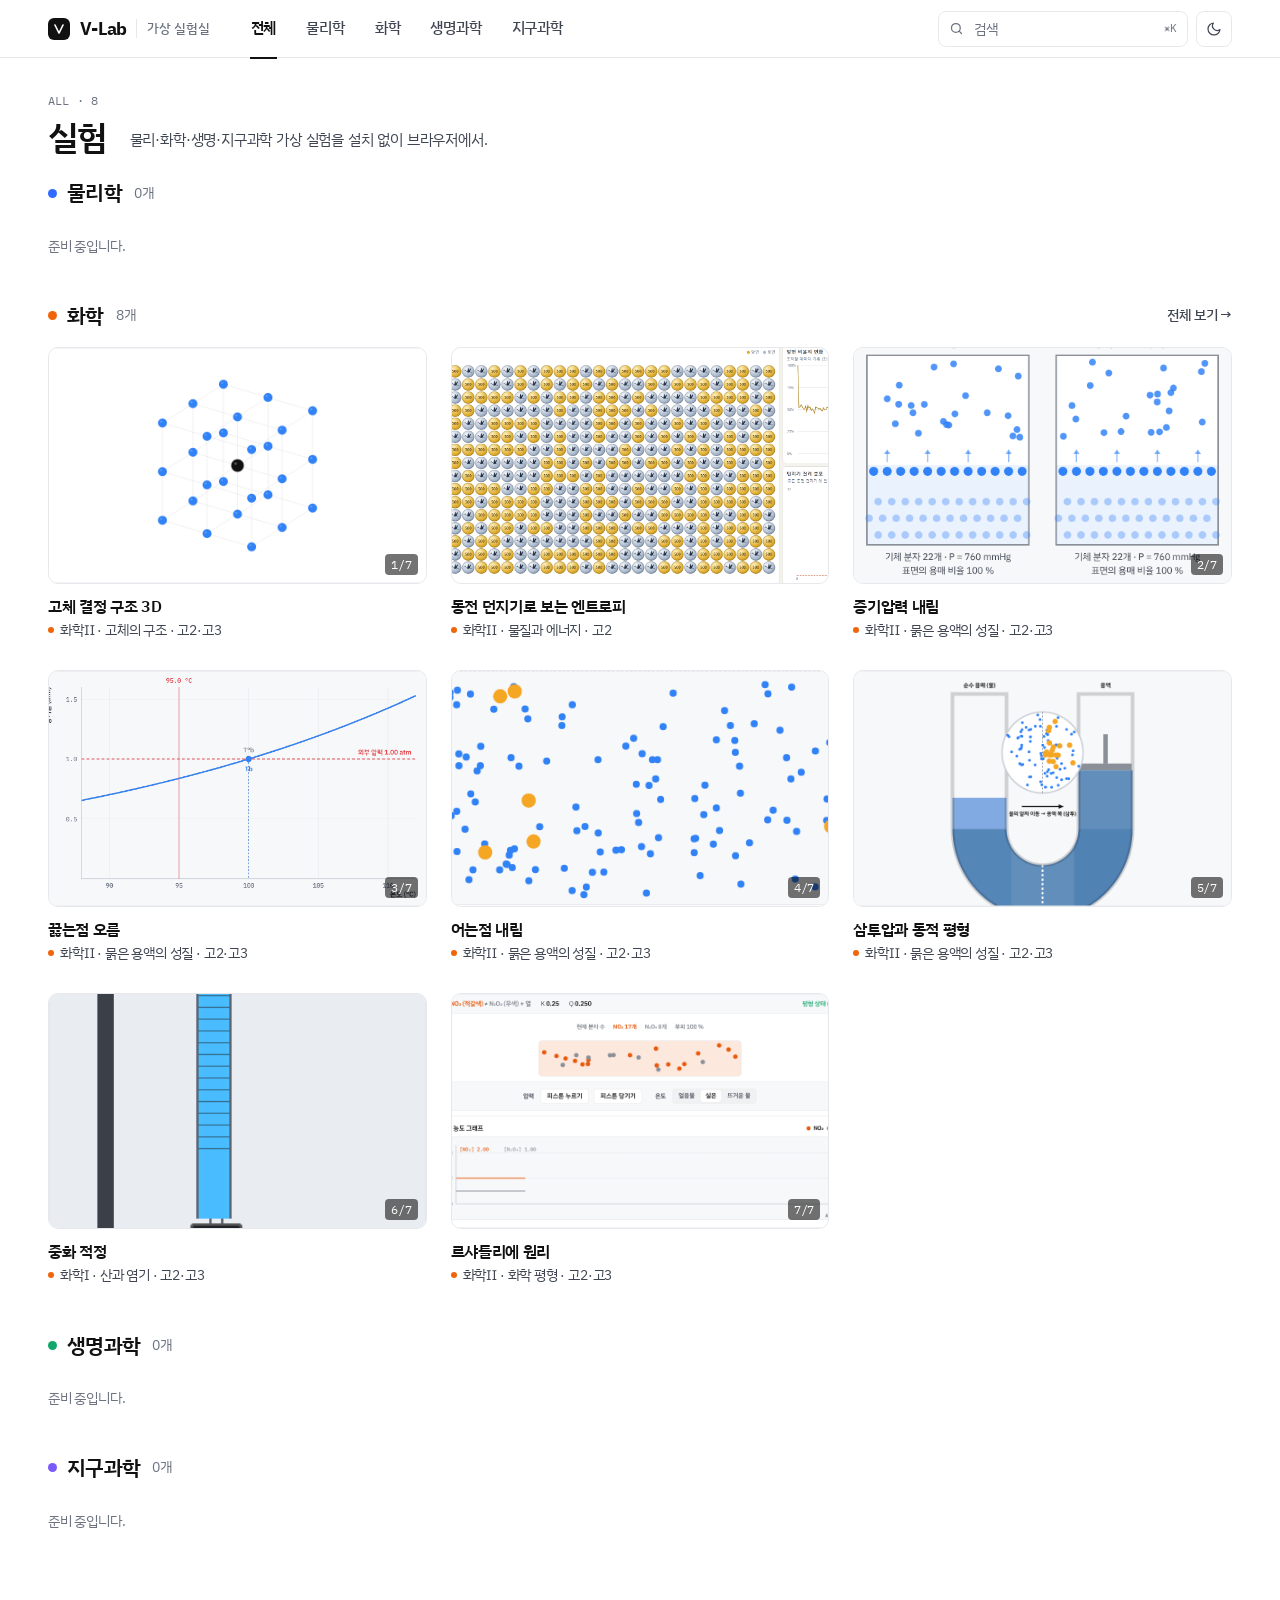
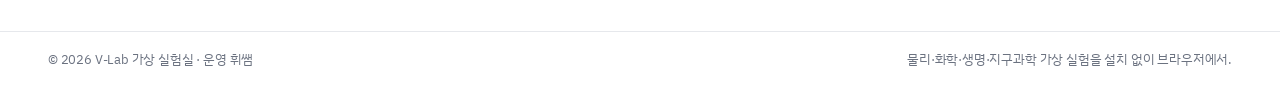
==== commit 29b67f43: "사이트에서 실험 등록 버튼·등록 도우미 페이지·운영용 푸터 링크 제거 실험 추가와 수정은 운영자가 저장소에서 직접 하므로 홈페이지에는 관리 화면을 두지 않음.  Co-Authore" ====
--- a/index.html
+++ b/index.html
@@ -96,7 +96,7 @@
             const list = sortList(hit.filter(it => it.subject === s.id));
             if (state.q && !list.length) return "";                       // 검색 중에는 결과 없는 과목 숨김
             const body = list.length ? `<div class="grid">${list.map(card).join("")}</div>`
-              : `<div class="none">아직 등록된 실험이 없습니다. <a href="manage.html" style="color:var(--accent)">실험 등록</a></div>`;
+              : `<div class="none">준비 중입니다.</div>`;
             return `<section class="sec" data-subject="${esc(s.id)}">
               <div class="sec-hd"><h2><i></i>${esc(s.name)}</h2><span class="n">${list.length}개</span>${list.length ? `<a class="more" href="#/s/${esc(s.id)}">전체 보기 →</a>` : ""}</div>
               ${body}</section>`;
@@ -108,7 +108,7 @@
         let list = view._pool.filter(it => (!state.grade || (it.grade || []).includes(state.grade)) && (!state.unit || it.unit === state.unit) && match(it, state.q));
         if (view.dataset.kind !== "recent") sortList(list);
         if (!list.length) {
-          grid.innerHTML = `<div class="empty" style="grid-column:1/-1"><b>${state.q ? "검색 결과가 없습니다" : "아직 등록된 실험이 없습니다"}</b>${state.q ? "다른 키워드로 찾아보세요." : `<a href="manage.html">실험 등록 도우미</a>에서 첫 실험을 추가해 보세요.`}</div>`;
+          grid.innerHTML = `<div class="empty" style="grid-column:1/-1"><b>${state.q ? "검색 결과가 없습니다" : "준비 중입니다"}</b>${state.q ? "다른 키워드로 찾아보세요." : "실험이 등록되면 여기에 표시됩니다."}</div>`;
           return;
         }
         grid.innerHTML = list.map(card).join("");
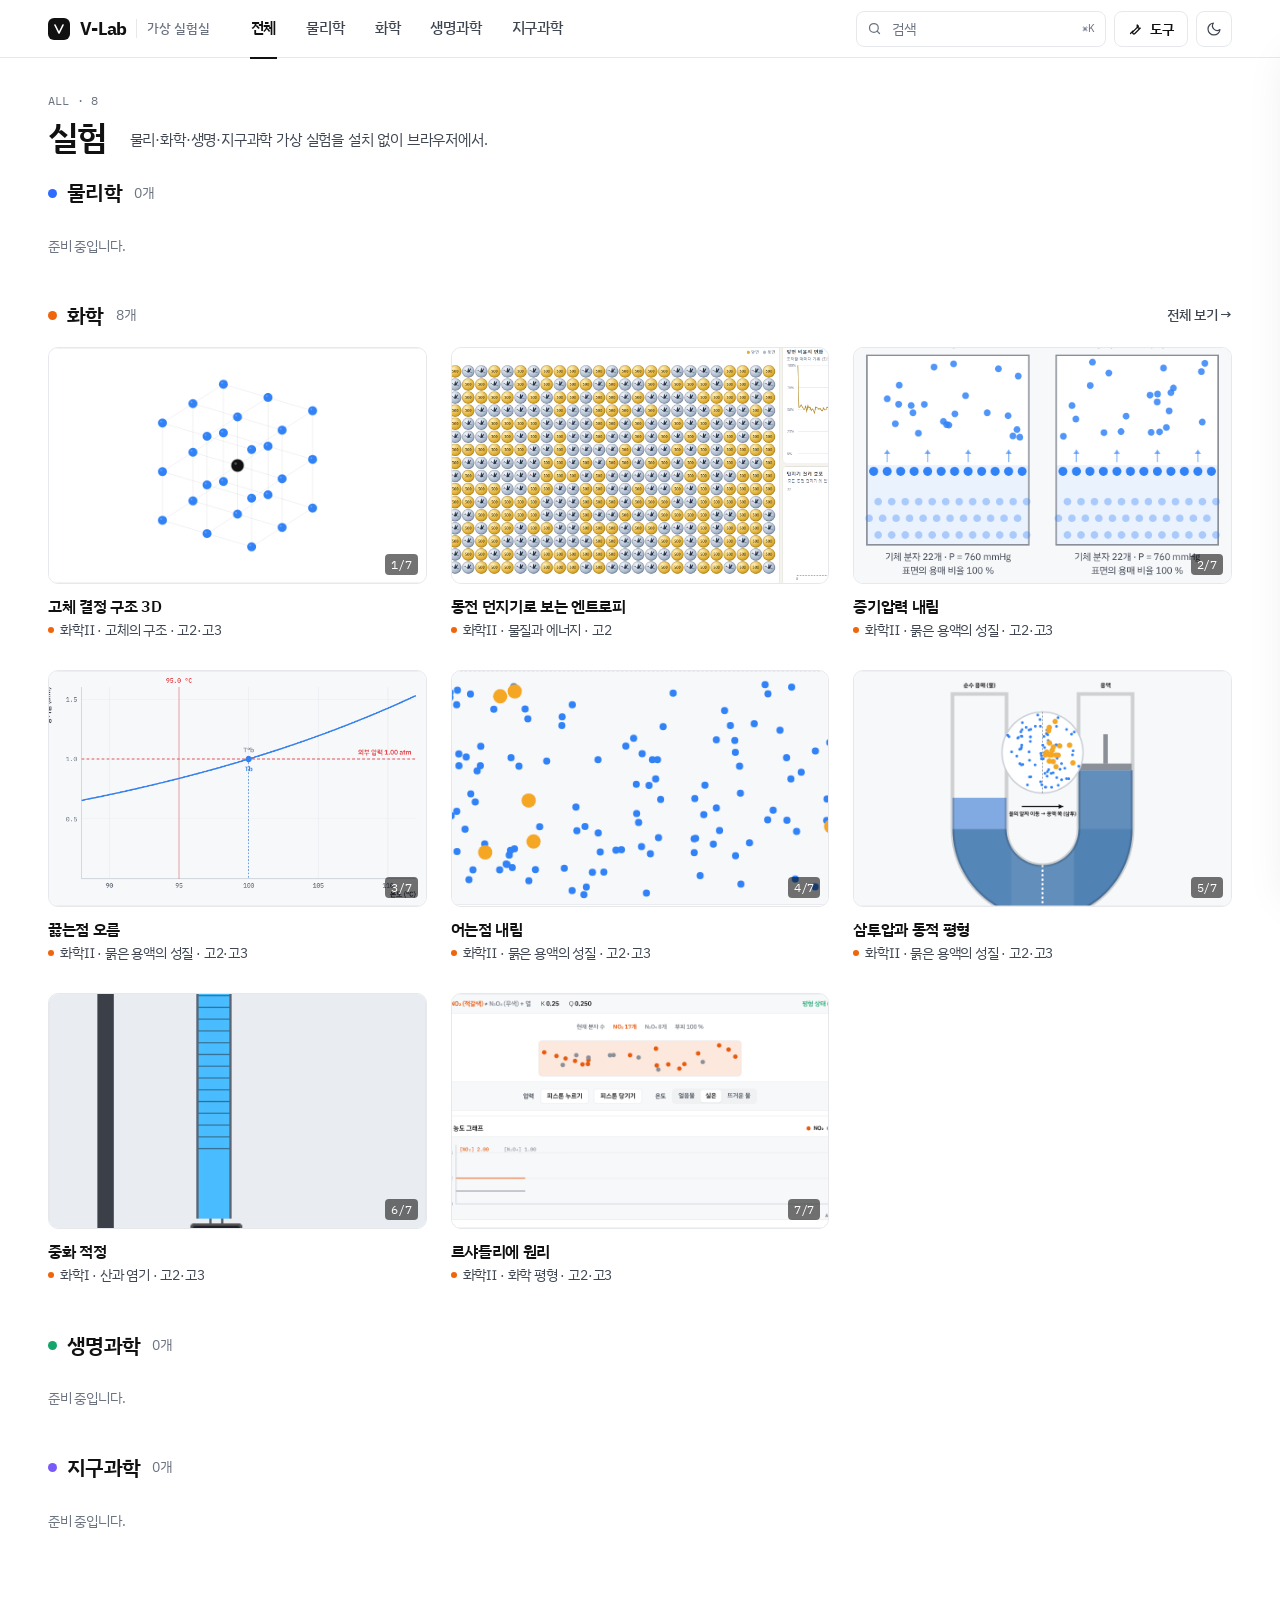
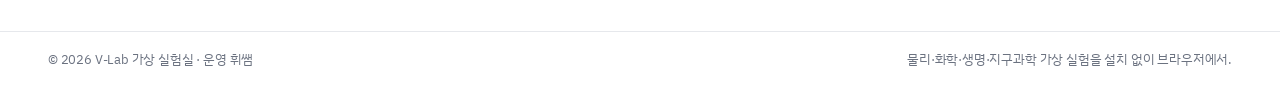
==== commit 513c42ff: "도구 패널 추가: 단위 환산, 공학용·화학 계산기, 과목별 부록 자료 - 상단 바 '도구' 버튼으로 오른쪽 패널 열기, 다시 누르거나 바깥 클릭·Esc 로 닫기 (실험 뷰어 안에서" ====
--- a/index.html
+++ b/index.html
@@ -9,6 +9,11 @@
   <link rel="stylesheet" href="assets/css/site.css">
   <script src="data/labs.js"></script>
   <script src="assets/js/site.js"></script>
+  <script src="data/reference/chemistry.js"></script>
+  <script src="data/reference/physics.js"></script>
+  <script src="data/reference/biology.js"></script>
+  <script src="data/reference/earth.js"></script>
+  <script src="assets/js/tools.js"></script>
 </head>
 <body>
   <div id="hdr"></div>
--- a/assets/css/site.css
+++ b/assets/css/site.css
@@ -176,6 +176,95 @@
 .toast { position: fixed; left: 50%; bottom: 26px; transform: translateX(-50%) translateY(16px); background: var(--text); color: var(--bg); padding: 9px 16px; border-radius: 8px; font-size: 13px; font-weight: 500; opacity: 0; transition: .2s; pointer-events: none; z-index: 99; }
 .toast.show { opacity: 1; transform: translateX(-50%); }
 
+/* 도구 패널 ----------------------------------------------------------- */
+.tb { height: 36px; padding: 0 13px; border: 1px solid var(--line); border-radius: 8px; background: var(--panel); color: var(--text); font-weight: 600; font-size: 14px; display: inline-flex; align-items: center; gap: 7px; white-space: nowrap; }
+.tb svg { width: 15px; height: 15px; }
+.tb:hover { background: var(--bg-2); }
+.tb.on { background: var(--text); color: var(--bg); border-color: var(--text); }
+.tools-backdrop { position: fixed; left: 0; right: 0; top: var(--top-h); bottom: 0; z-index: 19; display: none; }
+.tools-backdrop.open { display: block; }
+.tools {
+  position: fixed; top: var(--top-h); right: 0; bottom: 0; width: 480px; max-width: 100%; z-index: 21; background: var(--bg); border-left: 1px solid var(--line);
+  box-shadow: -12px 0 40px rgba(0,0,0,.08); transform: translateX(104%); transition: transform .22s ease; display: flex; flex-direction: column;
+}
+.tools.open { transform: none; }
+.tools-hd { height: 48px; flex: none; display: flex; align-items: center; gap: 8px; padding: 0 12px 0 16px; border-bottom: 1px solid var(--line); }
+.tools-tabs { display: flex; gap: 2px; flex: 1; height: 100%; }
+.tools-tabs button { padding: 0 11px; font-size: 14px; font-weight: 500; color: var(--text-2); position: relative; }
+.tools-tabs button.on { color: var(--text); font-weight: 600; }
+.tools-tabs button.on::after { content: ""; position: absolute; left: 10px; right: 10px; bottom: -1px; height: 2px; background: var(--text); }
+.tools-body { flex: 1; overflow-y: auto; padding: 16px; font-size: 14px; }
+.tl-row { display: flex; gap: 8px; align-items: center; flex-wrap: wrap; margin-bottom: 10px; }
+.tl-row input, .tl-sel, .tl-search, .tl-expr { height: 36px; padding: 0 10px; border: 1px solid var(--line); border-radius: 8px; background: var(--panel); color: var(--text); font: inherit; font-size: 14px; outline: 0; min-width: 0; flex: 1; }
+.tl-row input:focus, .tl-search:focus, .tl-expr:focus { border-color: var(--text); }
+.tl-expr { font-family: var(--mono); font-size: 15px; }
+.tl-sel { flex: none; }
+.tl-hint { font-size: 12.5px; color: var(--muted); }
+.tl-sub { font-size: 12.5px; font-weight: 600; color: var(--muted); margin: 14px 0 8px; }
+.tl-unit { display: flex; align-items: center; gap: 10px; margin-bottom: 8px; }
+.tl-unit input { width: 170px; flex: none; height: 36px; padding: 0 10px; border: 1px solid var(--line); border-radius: 8px; background: var(--panel); color: var(--text); font-family: var(--mono); font-size: 14px; outline: 0; }
+.tl-unit input:focus { border-color: var(--text); }
+.tl-unit span { color: var(--text-2); }
+.tl-go { height: 36px; padding: 0 16px; border-radius: 8px; background: var(--text); color: var(--bg); font-weight: 700; font-size: 16px; flex: none; }
+.tl-result { font-family: var(--mono); font-size: 22px; font-weight: 500; padding: 10px 12px; background: var(--bg-2); border-radius: 8px; margin-bottom: 10px; min-height: 46px; word-break: break-all; }
+.tl-result.err { color: #E5484D; font-size: 14px; font-family: var(--font); }
+.tl-keys { display: flex; flex-wrap: wrap; gap: 6px; }
+.tl-keys button { min-width: 42px; height: 34px; padding: 0 9px; border: 1px solid var(--line); border-radius: 8px; background: var(--panel); font-family: var(--mono); font-size: 13.5px; color: var(--text); display: inline-flex; flex-direction: column; align-items: center; justify-content: center; line-height: 1.1; }
+.tl-keys button small { font-size: 9.5px; color: var(--muted); font-family: var(--font); }
+.tl-keys button:hover { background: var(--bg-2); }
+.tl-keys .tl-toggle { font-family: var(--font); color: var(--text-2); }
+.tl-hist { margin-top: 10px; display: flex; flex-direction: column; gap: 4px; }
+.tl-hist div { display: flex; justify-content: space-between; gap: 10px; font-family: var(--mono); font-size: 12.5px; color: var(--muted); padding: 4px 6px; border-radius: 6px; cursor: pointer; }
+.tl-hist div:hover { background: var(--bg-2); }
+.tl-hist b { color: var(--text); font-weight: 500; }
+.tl-mini { display: flex; flex-direction: column; gap: 10px; }
+.tl-card { border: 1px solid var(--line); border-radius: 10px; padding: 12px; background: var(--panel); }
+.tl-card b { display: block; font-size: 14px; margin-bottom: 8px; }
+.tl-card .tl-hint { display: block; margin: -4px 0 8px; }
+.tl-card .tl-row { margin-bottom: 0; }
+.tl-card .tl-row input { font-family: var(--mono); }
+.tl-card .tl-row + .tl-row { margin-top: 8px; }
+.tl-out { font-family: var(--mono); font-size: 13.5px; color: var(--accent); margin-top: 8px; min-height: 18px; word-break: break-all; }
+.tl-out:empty { display: none; }
+.tl-toc { display: flex; flex-wrap: wrap; gap: 6px; margin-bottom: 14px; }
+.tl-toc a { font-size: 12.5px; padding: 4px 10px; border: 1px solid var(--line); border-radius: 999px; color: var(--text-2); }
+.tl-toc a:hover { border-color: var(--text); color: var(--text); }
+.tl-sec { margin-bottom: 24px; overflow-x: auto; }
+.tl-sec h4 { font-size: 15px; font-weight: 600; margin: 0 0 8px; padding-top: 4px; }
+.tl-note { font-size: 12.5px; color: var(--muted); margin: 0 0 8px; line-height: 1.5; }
+.tl-table { width: 100%; border-collapse: collapse; font-size: 13px; }
+.tl-table th, .tl-table td { text-align: left; padding: 6px 8px; border-bottom: 1px solid var(--line-2); vertical-align: top; line-height: 1.45; }
+.tl-table td:first-child { white-space: nowrap; }
+.tl-table th { color: var(--muted); font-weight: 600; font-size: 11.5px; white-space: nowrap; }
+.tl-table td:nth-child(n+2) { font-family: var(--mono); font-size: 12.5px; }
+.tl-codon td { font-family: var(--mono) !important; font-size: 11.5px !important; padding: 5px 6px; }
+.tl-codon td div { white-space: nowrap; }
+.tl-codon td b { font-weight: 600; font-family: var(--font); }
+.tl-codon .stop { color: #E5484D; } .tl-codon .start { color: var(--bio); }
+.tl-codon .tl-3rd { color: var(--muted); }
+.tl-list { margin: 0; padding-left: 18px; font-size: 13.5px; line-height: 1.6; color: var(--text-2); }
+.tl-list li + li { margin-top: 4px; }
+.tl-hide { display: none !important; }
+.tl-empty { color: var(--muted); padding: 30px 0; text-align: center; }
+.pt-grid { display: grid; grid-template-columns: repeat(18, 1fr); grid-auto-rows: 24px; gap: 2px; margin-top: 8px; }
+.pt-el { border-radius: 4px; font-size: 10px; font-weight: 600; display: flex; align-items: center; justify-content: center; line-height: 1; color: var(--text); padding: 0; position: relative; }
+.pt-el span { display: none; }
+.pt-el:hover, .pt-el.on { outline: 2px solid var(--text); outline-offset: -1px; z-index: 1; }
+.pt-dim { opacity: .18; }
+.pt-s { background: #E7EEFF; } .pt-p { background: #FFEFD9; } .pt-d { background: #E6F6EE; } .pt-f { background: #EFE8FF; }
+:root[data-theme="dark"] .pt-s { background: #1F2A44; } :root[data-theme="dark"] .pt-p { background: #3D2E1B; } :root[data-theme="dark"] .pt-d { background: #173327; } :root[data-theme="dark"] .pt-f { background: #2B2344; }
+.pt-grid .pt-el[style*="grid-row:9"], .pt-grid .pt-el[style*="grid-row:10"] { top: 6px; }
+.pt-legend { display: flex; flex-wrap: wrap; gap: 6px; margin-top: 16px; font-size: 11.5px; }
+.pt-legend span { padding: 2px 8px; border-radius: 4px; }
+.pt-detail { border: 1px solid var(--line); border-radius: 10px; padding: 12px; background: var(--panel); font-size: 13.5px; color: var(--muted); min-height: 60px; }
+.pt-head { display: flex; align-items: center; gap: 12px; }
+.pt-head > b { font-size: 30px; font-weight: 600; width: 56px; height: 56px; border-radius: 10px; background: var(--bg-2); display: grid; place-items: center; color: var(--text); }
+.pt-name { font-size: 15px; font-weight: 600; color: var(--text); } .pt-name small { font-weight: 500; color: var(--muted); margin-left: 6px; }
+.pt-sub { font-size: 12.5px; color: var(--muted); margin-top: 2px; }
+.pt-detail dl { display: grid; grid-template-columns: 90px 1fr; gap: 5px 10px; margin: 12px 0 0; font-size: 13px; }
+.pt-detail dt { color: var(--muted); } .pt-detail dd { margin: 0; color: var(--text); font-family: var(--mono); }
+@media (max-width: 720px) { .tools { width: 100%; } .tl-unit input { width: 140px; } .tb { padding: 0 10px; } }
+
 /* 반응형 ------------------------------------------------------------- */
 @media (max-width: 1200px) { :root { --gutter: 28px; } }
 @media (max-width: 900px) { .cols { grid-template-columns: 1fr; } }
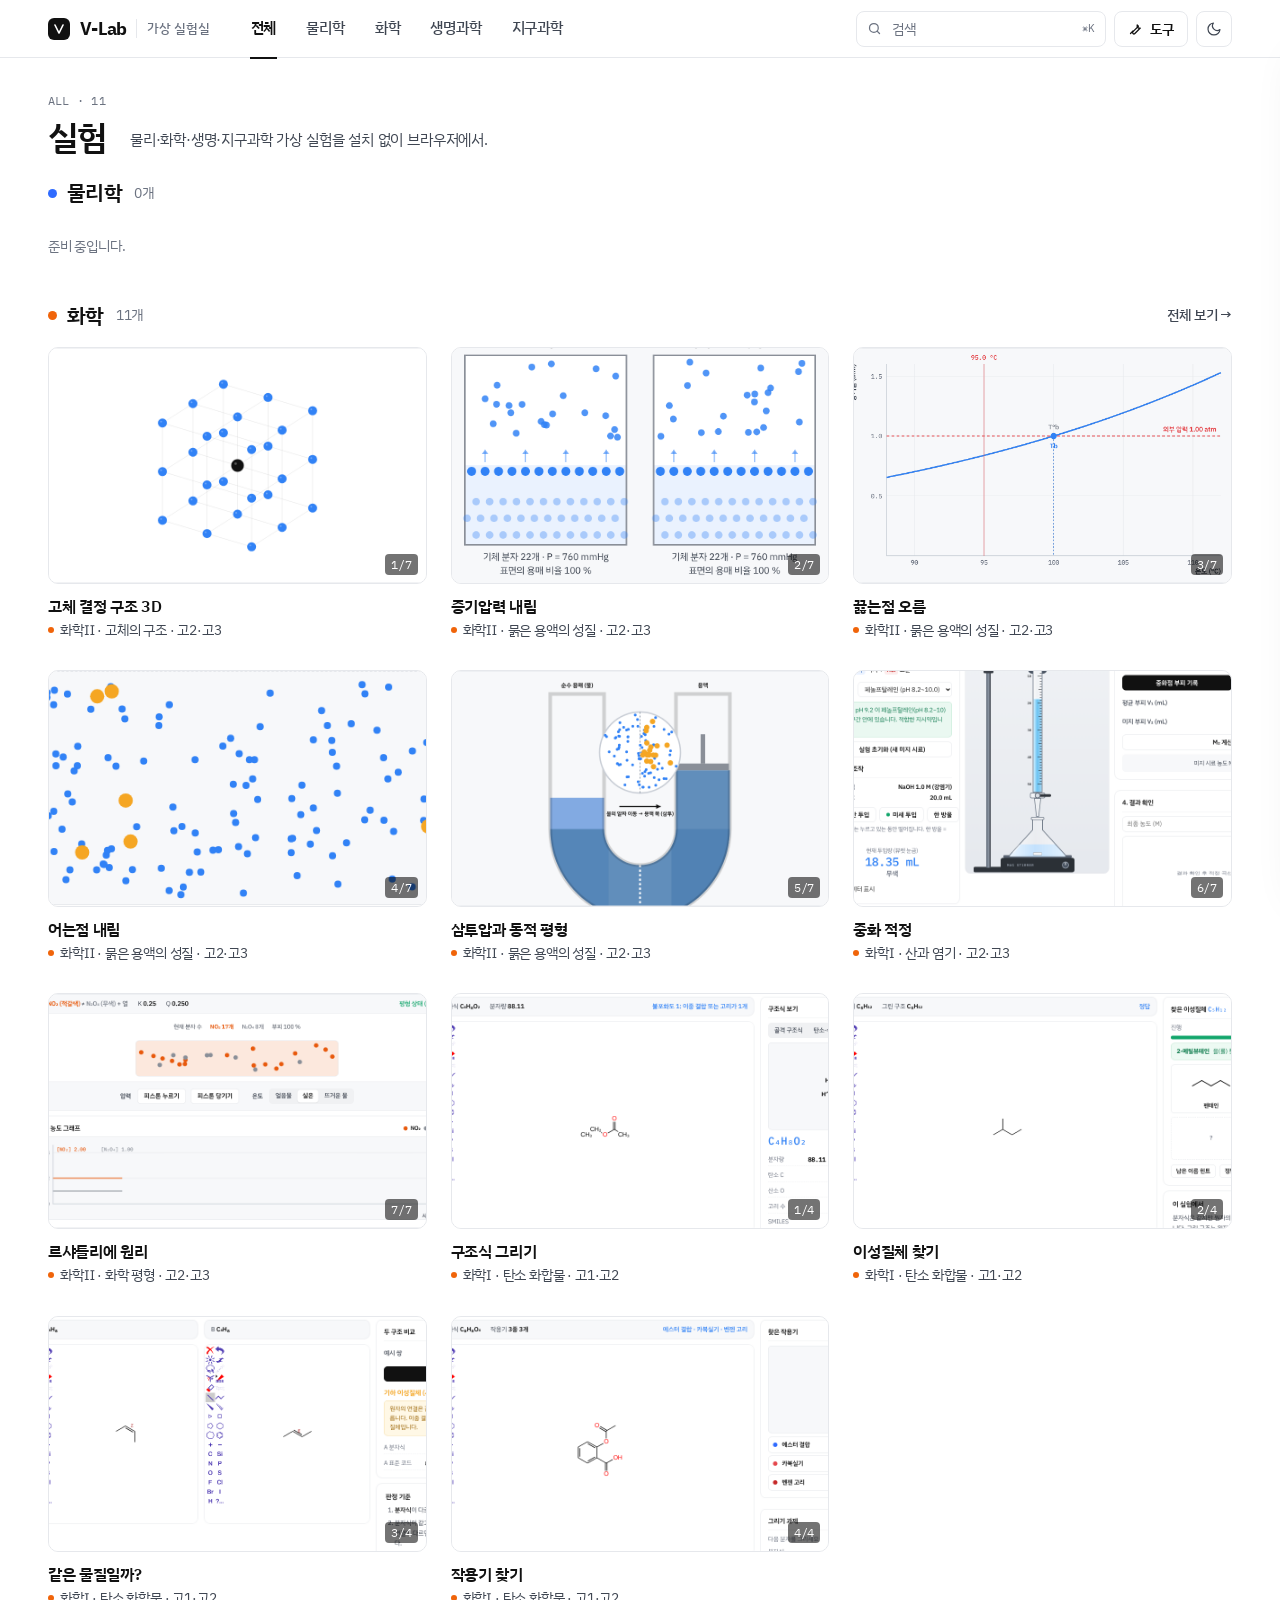
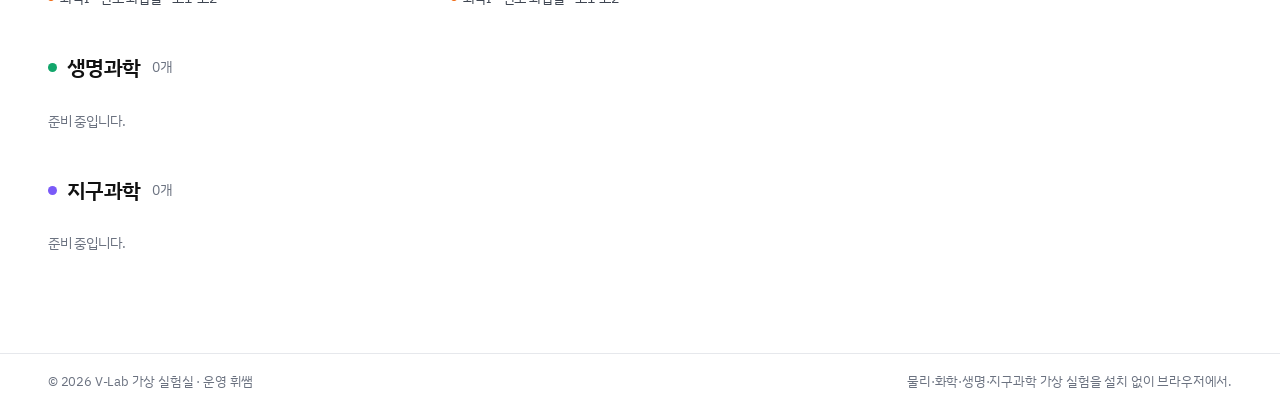
==== commit 2e6d2b71: "탄소 화합물 구조 실험실 추가 (분자 편집기 · 이성질체 · 작용기) - labs/chemistry/organic-structure.html: OpenChemLib 편집기를 쓰는 " ====
--- a/index.html
+++ b/index.html
@@ -88,8 +88,8 @@
 
       function sortList(list) {
         if (state.sort === "name") list.sort((a, b) => a.title.localeCompare(b.title, "ko"));
-        else if (state.sort === "featured") list.sort((a, b) => (b.featured - a.featured) || b.added.localeCompare(a.added));
-        else list.sort((a, b) => b.added.localeCompare(a.added) || (a.exp ?? 0) - (b.exp ?? 0));
+        else if (state.sort === "featured") list.sort((a, b) => (b.featured - a.featured) || b.added.localeCompare(a.added) || a.order - b.order || (a.exp ?? 0) - (b.exp ?? 0));
+        else list.sort((a, b) => b.added.localeCompare(a.added) || a.order - b.order || (a.exp ?? 0) - (b.exp ?? 0));   // 같은 날짜면 등록부 순서, 한 파일의 실험은 함께
         return list;
       }
 
--- a/assets/css/site.css
+++ b/assets/css/site.css
@@ -184,7 +184,7 @@
 .tools-backdrop { position: fixed; left: 0; right: 0; top: var(--top-h); bottom: 0; z-index: 19; display: none; }
 .tools-backdrop.open { display: block; }
 .tools {
-  position: fixed; top: var(--top-h); right: 0; bottom: 0; width: 480px; max-width: 100%; z-index: 21; background: var(--bg); border-left: 1px solid var(--line);
+  position: fixed; top: var(--top-h); right: 0; bottom: 0; width: 700px; max-width: 100%; z-index: 21; background: var(--bg); border-left: 1px solid var(--line);
   box-shadow: -12px 0 40px rgba(0,0,0,.08); transform: translateX(104%); transition: transform .22s ease; display: flex; flex-direction: column;
 }
 .tools.open { transform: none; }
@@ -197,7 +197,7 @@
 .tl-row { display: flex; gap: 8px; align-items: center; flex-wrap: wrap; margin-bottom: 10px; }
 .tl-row input, .tl-sel, .tl-search, .tl-expr { height: 36px; padding: 0 10px; border: 1px solid var(--line); border-radius: 8px; background: var(--panel); color: var(--text); font: inherit; font-size: 14px; outline: 0; min-width: 0; flex: 1; }
 .tl-row input:focus, .tl-search:focus, .tl-expr:focus { border-color: var(--text); }
-.tl-expr { font-family: var(--mono); font-size: 15px; }
+.tl-expr { font-family: var(--mono); font-size: 17px; width: 100%; height: 44px; margin-bottom: 8px; }
 .tl-sel { flex: none; }
 .tl-hint { font-size: 12.5px; color: var(--muted); }
 .tl-sub { font-size: 12.5px; font-weight: 600; color: var(--muted); margin: 14px 0 8px; }
@@ -213,6 +213,20 @@
 .tl-keys button small { font-size: 9.5px; color: var(--muted); font-family: var(--font); }
 .tl-keys button:hover { background: var(--bg-2); }
 .tl-keys .tl-toggle { font-family: var(--font); color: var(--text-2); }
+.tl-pad { display: grid; grid-template-columns: repeat(6, 1fr); gap: 6px; }
+.tl-pad button { height: 44px; border: 1px solid var(--line); border-radius: 9px; background: var(--panel); font-family: var(--mono); font-size: 14px; color: var(--text); }
+.tl-pad button:hover { background: var(--bg-2); }
+.tl-pad button:active { transform: scale(.97); }
+.tl-pad button.num { font-size: 18px; font-weight: 500; }
+.tl-pad button.ctl { color: #E5484D; }
+.tl-pad button.const { color: var(--accent); font-size: 12.5px; }
+.tl-pad button.eq { background: var(--text); color: var(--bg); border-color: var(--text); font-size: 20px; }
+.tl-pad button.on { background: var(--accent); color: #fff; border-color: var(--accent); }
+.tl-result { position: relative; }
+.tl-ans { font-size: 12px; color: var(--muted); font-family: var(--font); position: absolute; right: 12px; bottom: 8px; }
+.tl-chem { border: 1px solid var(--line); border-radius: 10px; padding: 10px 14px; margin-bottom: 12px; background: var(--bg-2); }
+.tl-chem summary { cursor: pointer; font-weight: 600; font-size: 14.5px; }
+.tl-chem[open] summary { margin-bottom: 10px; }
 .tl-hist { margin-top: 10px; display: flex; flex-direction: column; gap: 4px; }
 .tl-hist div { display: flex; justify-content: space-between; gap: 10px; font-family: var(--mono); font-size: 12.5px; color: var(--muted); padding: 4px 6px; border-radius: 6px; cursor: pointer; }
 .tl-hist div:hover { background: var(--bg-2); }
@@ -226,17 +240,28 @@
 .tl-card .tl-row + .tl-row { margin-top: 8px; }
 .tl-out { font-family: var(--mono); font-size: 13.5px; color: var(--accent); margin-top: 8px; min-height: 18px; word-break: break-all; }
 .tl-out:empty { display: none; }
-.tl-toc { display: flex; flex-wrap: wrap; gap: 6px; margin-bottom: 14px; }
-.tl-toc a { font-size: 12.5px; padding: 4px 10px; border: 1px solid var(--line); border-radius: 999px; color: var(--text-2); }
-.tl-toc a:hover { border-color: var(--text); color: var(--text); }
-.tl-sec { margin-bottom: 24px; overflow-x: auto; }
-.tl-sec h4 { font-size: 15px; font-weight: 600; margin: 0 0 8px; padding-top: 4px; }
+.tl-sec { margin-bottom: 8px; border: 1px solid var(--line); border-left: 4px solid var(--sc); border-radius: 10px; background: var(--panel); }
+.tl-sec summary { list-style: none; cursor: pointer; display: flex; align-items: center; gap: 10px; padding: 11px 14px; font-size: 14.5px; font-weight: 600; user-select: none; }
+.tl-sec summary::-webkit-details-marker { display: none; }
+.tl-sec summary i { flex: none; width: 9px; height: 9px; border-radius: 50%; background: var(--sc); }
+.tl-sec summary span { flex: 1; min-width: 0; }
+.tl-sec summary em { font-style: normal; font-size: 12px; font-weight: 500; color: var(--muted); }
+.tl-sec summary::after { content: ""; width: 8px; height: 8px; border-right: 2px solid var(--muted); border-bottom: 2px solid var(--muted); transform: rotate(45deg); margin: -4px 4px 0 0; transition: transform .15s; flex: none; }
+.tl-sec[open] summary::after { transform: rotate(-135deg); margin-top: 4px; }
+.tl-sec summary:hover { background: color-mix(in srgb, var(--sc) 6%, var(--panel)); border-radius: 0 10px 10px 0; }
+.tl-sec[open] summary { border-bottom: 1px solid var(--line-2); position: sticky; top: -16px; background: var(--panel); z-index: 1; border-radius: 0 10px 0 0; }
+.tl-sec-body { padding: 10px 10px 6px; overflow-x: auto; }
+.tl-sec .tl-table th { background: color-mix(in srgb, var(--sc) 7%, var(--panel)); color: var(--text-2); }
+.tl-sec .tl-table tr:last-child td { border-bottom: 0; }
+.tl-pad button.press { background: var(--bg-2); transform: scale(.94); }
+.tl-pad button.eq.press { background: var(--text-2); }
 .tl-note { font-size: 12.5px; color: var(--muted); margin: 0 0 8px; line-height: 1.5; }
-.tl-table { width: 100%; border-collapse: collapse; font-size: 13px; }
-.tl-table th, .tl-table td { text-align: left; padding: 6px 8px; border-bottom: 1px solid var(--line-2); vertical-align: top; line-height: 1.45; }
-.tl-table td:first-child { white-space: nowrap; }
-.tl-table th { color: var(--muted); font-weight: 600; font-size: 11.5px; white-space: nowrap; }
+.tl-table { width: auto; min-width: 100%; border-collapse: collapse; font-size: 13px; }
+.tl-table th, .tl-table td { text-align: left; padding: 6px 8px; border-bottom: 1px solid var(--line-2); vertical-align: top; line-height: 1.45; white-space: nowrap; }
+.tl-table td.wrap { white-space: normal; min-width: 180px; }
+.tl-table th { color: var(--muted); font-weight: 600; font-size: 11.5px; white-space: normal; vertical-align: bottom; }
 .tl-table td:nth-child(n+2) { font-family: var(--mono); font-size: 12.5px; }
+.tl-table td.txt { font-family: var(--font); font-size: 13px; }
 .tl-codon td { font-family: var(--mono) !important; font-size: 11.5px !important; padding: 5px 6px; }
 .tl-codon td div { white-space: nowrap; }
 .tl-codon td b { font-weight: 600; font-family: var(--font); }
